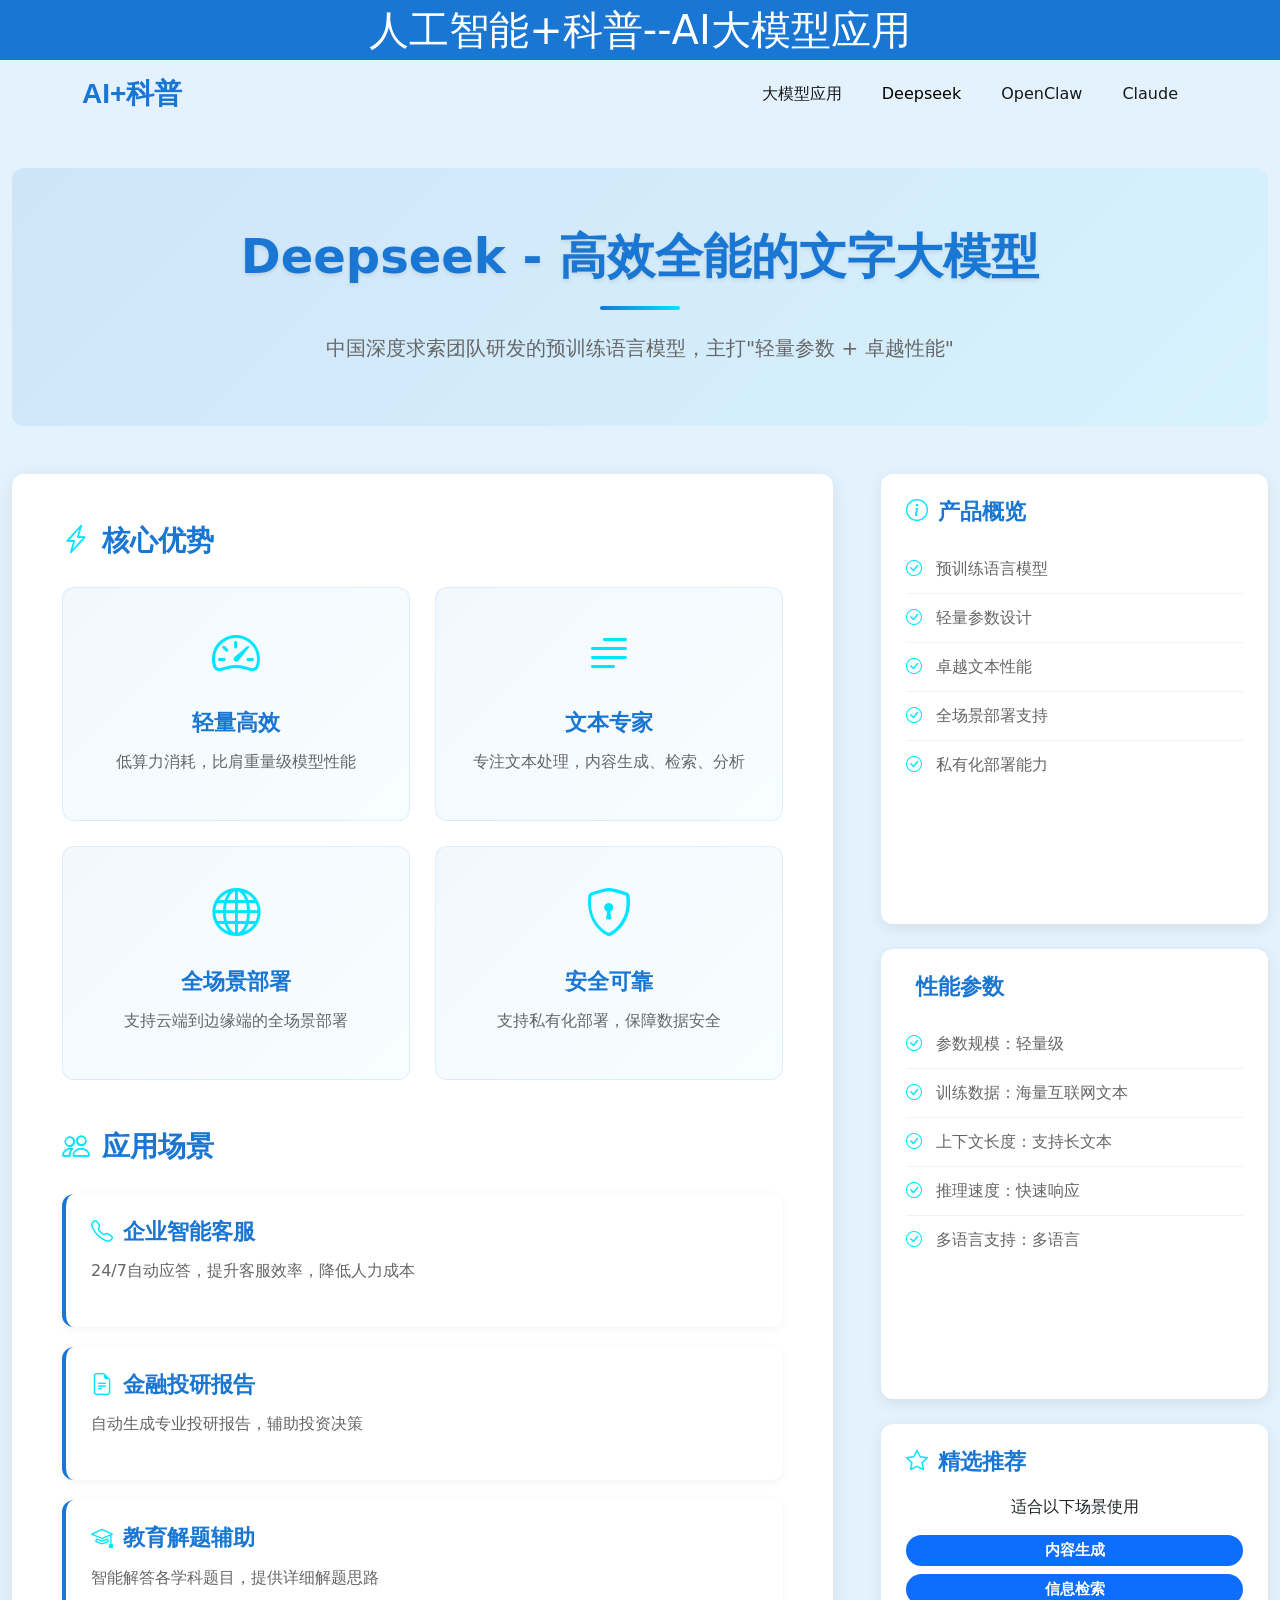
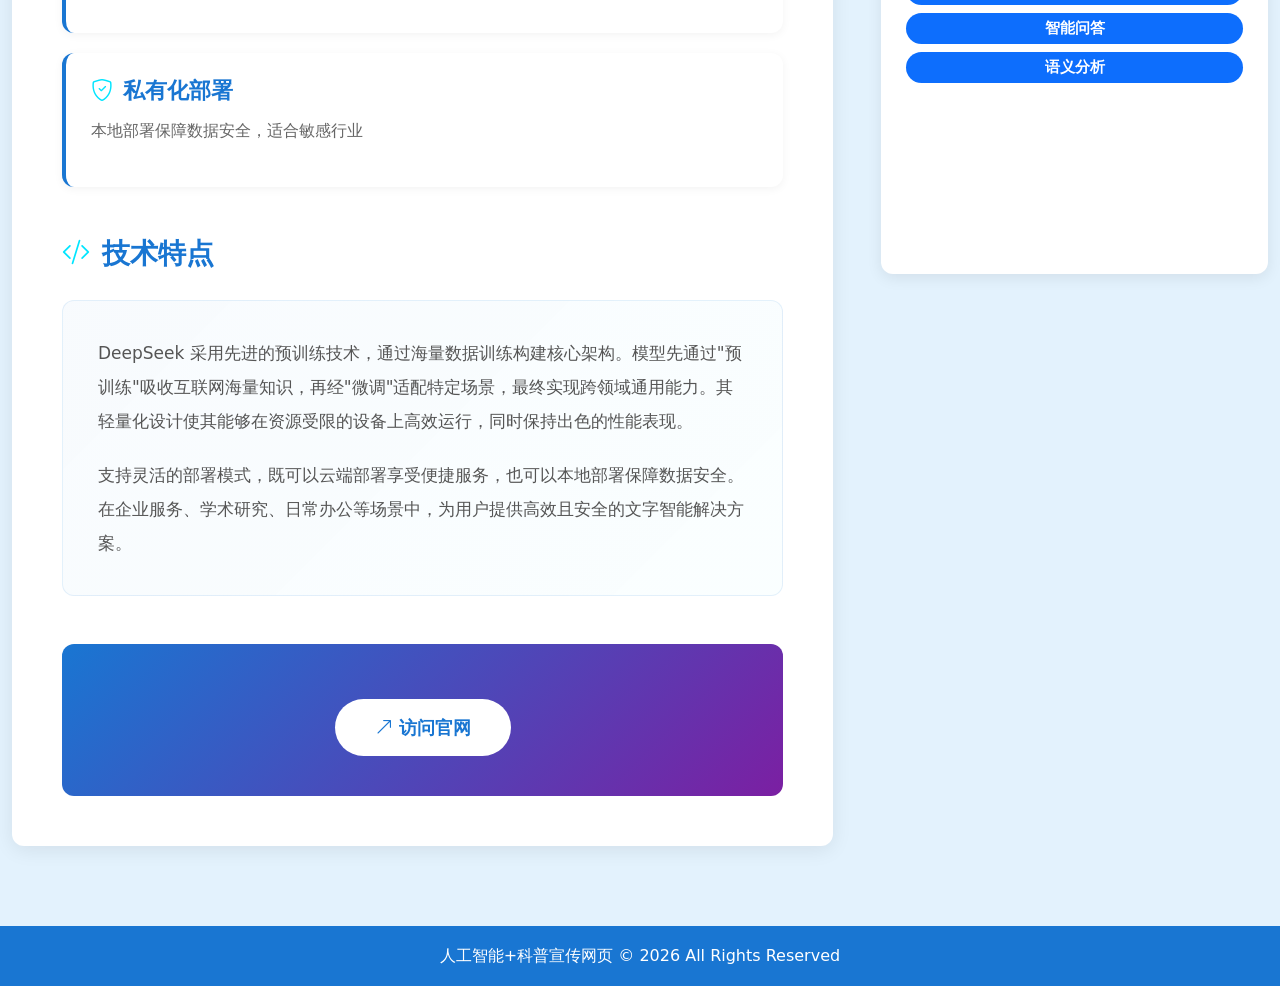
==== pages/deepseek.html @ f4b99a49 "初次提交：AI大模型科普网页" ====
<!DOCTYPE html>
<html lang="zh-CN">

<head>
  <meta charset="UTF-8">
  <meta name="viewport" content="width=device-width, initial-scale=1.0">
  <title>Deepseek - AI大模型应用</title>
  <link rel="stylesheet" href="../bootstrap/bootstrap.min.css">
  <link rel="stylesheet" href="https://cdn.jsdelivr.net/npm/bootstrap-icons@1.13.1/font/bootstrap-icons.min.css">
  <link rel="stylesheet" href="../css/common.css">
  <link rel="stylesheet" href="../css/index.css">
  <link rel="stylesheet" href="../css/pages.css">
</head>

<body>
  <header>
    <div class="container-fluid">
      <h1>人工智能+科普--AI大模型应用</h1>
    </div>
  </header>
  <nav class="navbar navbar-expand-lg navbar-light bg-white">
    <div class="container">
      <a class="navbar-brand" href="../index.html">AI+科普</a>
      <button class="navbar-toggler" type="button" data-bs-toggle="collapse" data-bs-target="#navbarSupportedContent"
        aria-controls="navbarSupportedContent" aria-expanded="false" aria-label="Toggle navigation">
        <span class="navbar-toggler-icon"></span>
      </button>
      <div class="collapse navbar-collapse" id="navbarSupportedContent">
        <ul class="navbar-nav ms-auto mb-2 mb-lg-0">
          <li class="nav-item"><a class="nav-link" href="../index.html">大模型应用</a></li>
          <li class="nav-item"><a class="nav-link active" href="deepseek.html">Deepseek</a></li>
          <li class="nav-item"><a class="nav-link" href="openclaw.html">OpenClaw</a></li>
          <li class="nav-item"><a class="nav-link" href="claude.html">Claude</a></li>
        </ul>
      </div>
    </div>
  </nav>
  <div class="bg">
    <div class="ball1"></div>
    <div class="ball2"></div>
  </div>
  <main>
    <div class="container content">
      <div class="page-header text-center mb-5">
        <h2 class="page-title">Deepseek - 高效全能的文字大模型</h2>
        <div class="page-divider"></div>
        <p class="page-desc">中国深度求索团队研发的预训练语言模型，主打"轻量参数 + 卓越性能"</p>
      </div>

      <div class="row g-5">
        <div class="col-lg-8">
          <div class="page-content">
            <h3><i class="bi bi-lightning-charge"></i> 核心优势</h3>
            <div class="feature-grid">
              <div class="feature-item">
                <i class="bi bi-speedometer2"></i>
                <h4>轻量高效</h4>
                <p>低算力消耗，比肩重量级模型性能</p>
              </div>
              <div class="feature-item">
                <i class="bi bi-text-paragraph"></i>
                <h4>文本专家</h4>
                <p>专注文本处理，内容生成、检索、分析</p>
              </div>
              <div class="feature-item">
                <i class="bi bi-globe"></i>
                <h4>全场景部署</h4>
                <p>支持云端到边缘端的全场景部署</p>
              </div>
              <div class="feature-item">
                <i class="bi bi-shield-lock"></i>
                <h4>安全可靠</h4>
                <p>支持私有化部署，保障数据安全</p>
              </div>
            </div>

            <h3 class="mt-5"><i class="bi bi-people"></i> 应用场景</h3>
            <div class="scenario-list">
              <div class="scenario-item">
                <h4><i class="bi bi-telephone"></i> 企业智能客服</h4>
                <p>24/7自动应答，提升客服效率，降低人力成本</p>
              </div>
              <div class="scenario-item">
                <h4><i class="bi bi-file-earmark-text"></i> 金融投研报告</h4>
                <p>自动生成专业投研报告，辅助投资决策</p>
              </div>
              <div class="scenario-item">
                <h4><i class="bi bi-mortarboard"></i> 教育解题辅助</h4>
                <p>智能解答各学科题目，提供详细解题思路</p>
              </div>
              <div class="scenario-item">
                <h4><i class="bi bi-shield-check"></i> 私有化部署</h4>
                <p>本地部署保障数据安全，适合敏感行业</p>
              </div>
            </div>

            <h3 class="mt-5"><i class="bi bi-code-slash"></i> 技术特点</h3>
            <div class="tech-features">
              <p>DeepSeek
                采用先进的预训练技术，通过海量数据训练构建核心架构。模型先通过"预训练"吸收互联网海量知识，再经"微调"适配特定场景，最终实现跨领域通用能力。其轻量化设计使其能够在资源受限的设备上高效运行，同时保持出色的性能表现。
              </p>
              <p>支持灵活的部署模式，既可以云端部署享受便捷服务，也可以本地部署保障数据安全。在企业服务、学术研究、日常办公等场景中，为用户提供高效且安全的文字智能解决方案。</p>
            </div>

            <div class="cta-section text-center mt-5">
              <a href="https://www.deepseek.com/" target="_blank" class="btn btn-primary btn-lg">
                <i class="bi bi-arrow-up-right"></i> 访问官网
              </a>
            </div>
          </div>
        </div>

        <div class="col-lg-4">
          <div class="sidebar">
            <div class="card sidebar-card">
              <div class="card-body">
                <h5 class="card-title"><i class="bi bi-info-circle"></i> 产品概览</h5>
                <ul class="sidebar-list">
                  <li><i class="bi bi-check-circle"></i> 预训练语言模型</li>
                  <li><i class="bi bi-check-circle"></i> 轻量参数设计</li>
                  <li><i class="bi bi-check-circle"></i> 卓越文本性能</li>
                  <li><i class="bi bi-check-circle"></i> 全场景部署支持</li>
                  <li><i class="bi bi-check-circle"></i> 私有化部署能力</li>
                </ul>
              </div>
            </div>

            <div class="card sidebar-card">
              <div class="card-body">
                <h5 class="card-title"><i class="bi bi-speed"></i> 性能参数</h5>
                <ul class="sidebar-list">
                  <li><i class="bi bi-check-circle"></i> 参数规模：轻量级</li>
                  <li><i class="bi bi-check-circle"></i> 训练数据：海量互联网文本</li>
                  <li><i class="bi bi-check-circle"></i> 上下文长度：支持长文本</li>
                  <li><i class="bi bi-check-circle"></i> 推理速度：快速响应</li>
                  <li><i class="bi bi-check-circle"></i> 多语言支持：多语言</li>
                </ul>
              </div>
            </div>

            <div class="card sidebar-card">
              <div class="card-body text-center">
                <h5 class="card-title"><i class="bi bi-star"></i> 精选推荐</h5>
                <p class="mb-3">适合以下场景使用</p>
                <div class="badge bg-primary mb-2">内容生成</div>
                <div class="badge bg-primary mb-2">信息检索</div>
                <div class="badge bg-primary mb-2">智能问答</div>
                <div class="badge bg-primary">语义分析</div>
              </div>
            </div>
          </div>
        </div>
      </div>
    </div>
  </main>

  <footer>
    <p class="m-0">人工智能+科普宣传网页 © 2026 All Rights Reserved</p>
  </footer>

  <script src="../bootstrap/bootstrap.min.js"></script>
</body>

</html>
---- css/common.css ----
:root {
  --ai-blue: #1976d2;
  --ai-cyan: #00e5ff;
  --ai-purple: #7b1fa2;
  --ai-light: #E3F2FD;
  --ai-card-bg: #1e1e1e;
  --ai-glow: 0 0 10px rgba(0, 229, 255, 0.7),
    0 0 20px rgba(0, 229, 255, 0.5),
    0 0 30px rgba(0, 229, 255, 0.3);
}

header {
  width: 100%;
  height: 3.75rem;
  background-color: var(--ai-blue);
  position: sticky;
  top: 0;
  z-index: 999;
}

header h1 {
  margin: 0;
  text-align: center;
  color: #fff;
  font-size: 2.5rem;
  line-height: 3.75rem;
}

@media (max-width: 1200px) {
  header h1 {
    font-size: 2rem;
  }
}

@media (max-width: 992px) {
  header h1 {
    font-size: 1.75rem;
  }
}

@media (max-width: 768px) {
  header h1 {
    font-size: 1.5rem;
  }
}

@media (max-width: 576px) {
  header h1 {
    font-size: 1.25rem;
  }
}

.navbar {
  background-color: rgba(227, 242, 253, 0.9) !important;
  position: sticky;
  top: 3.75rem;
  z-index: 999;
}

.navbar-brand,
.navbar-brand:hover {
  font-size: 28px;
  font-weight: 700;
  color: var(--ai-blue);
  font-family: 'Noto Sans SC', sans-serif;
}

@media (max-width: 1200px) {

  .navbar-brand,
  .navbar-brand:hover {
    font-size: 24px;
  }
}

@media (max-width: 992px) {

  .navbar-brand,
  .navbar-brand:hover {
    font-size: 20px;
  }
}

@media (max-width: 768px) {

  .navbar-brand,
  .navbar-brand:hover {
    font-size: 18px;
  }
}

@media (max-width: 576px) {

  .navbar-brand,
  .navbar-brand:hover {
    font-size: 16px;
  }
}

.nav-link {
  color: rgba(0, 0, 0, 0.9);
  margin: 0 12px;
  position: relative;
}

.nav-link:hover {
  color: var(--ai-blue);
}

.nav-link:hover::after {
  width: 100%;
}

.nav-link::after {
  position: absolute;
  left: 0;
  bottom: 0;
  content: '';
  height: 2px;
  background-color: var(--ai-blue);
  border-radius: 1px;
  margin-top: 5px;
  transition: all 0.3s ease-in-out;
  width: 0%;
}

footer {
  width: 100%;
  height: 3.75rem;
  background-color: var(--ai-blue);
  display: flex;
  justify-content: center;
  align-items: center;
  margin-top: 5rem;
}

footer p {
  margin: 0;
  text-align: center;
  color: #fff;
  font-size: 1rem;
  line-height: 3.75rem;
}

@media (max-width: 1200px) {
  footer p {
    font-size: 0.9rem;
  }
}

@media (max-width: 992px) {
  footer p {
    font-size: 0.85rem;
  }
}

@media (max-width: 768px) {
  footer p {
    font-size: 0.8rem;
  }
}

@media (max-width: 576px) {
  footer p {
    font-size: 0.75rem;
  }
}
---- css/index.css ----
:root {
  --ai-blue: #1976d2;
  --ai-cyan: #00e5ff;
  --ai-purple: #7b1fa2;
  --ai-light: #E3F2FD;
  --ai-card-bg: #1e1e1e;
  --ai-glow: 0 0 10px rgba(0, 229, 255, 0.7),
    0 0 20px rgba(0, 229, 255, 0.5),
    0 0 30px rgba(0, 229, 255, 0.3);
}

* {
  margin: 0;
  padding: 0;
  box-sizing: border-box;
}

body {
  background-color: var(--ai-light);
  overflow-x: hidden;
}

/* 两个小球的动画 */
.ball1 {
  width: 500px;
  height: 500px;
  background-color: pink;
  position: absolute;
  top: 1000px;
  left: 200px;
  background: linear-gradient(rgba(40, 80, 227, 0.49) 26.56%, rgb(0, 98, 255) 100%);
  animation: move 30s infinite alternate;
  z-index: -1;
}

.ball2 {
  width: 500px;
  height: 500px;
  background-color: pink;
  position: absolute;
  top: 1000px;
  left: 200px;
  background: linear-gradient(rgba(47, 184, 255, 0.42) 31.77%, rgb(158, 236, 217) 100%);
  animation: move 25s infinite alternate;
  z-index: -1;
}

@keyframes move {
  0% {
    transform: translate(-200px, 0px) rotate(-90deg);
    border-radius: 51% 49% 58% 42% / 34% 78% 22% 66%;
  }

  100% {
    transform: translate(400px, 100px) rotate(-120deg);
    border-radius: 22% 78% 73% 27% / 67% 31% 69% 33%;
  }
}

/* banner */
.banner {
  margin-bottom: 40px;
}

.carousel-inner img {
  width: 100%;
  /* 固定高度，不再用vw */
  height: 53vh;
  max-height: 600px;
  object-fit: cover;
}

/* 内容区布局修复 */
.content {
  margin-top: 40px;
  max-width: 1400px;
  margin-left: auto;
  margin-right: auto;
}

/* Tab模块 */
.tab-pane {
  background-color: #ffffff;
  padding: clamp(20px, 4vw, 35px);
  border-radius: 12px;
  box-shadow: 0 4px 15px rgba(0, 0, 0, 0.08);
  font-size: clamp(14px, 2vw, 16px);
  line-height: 1.8;
  color: #333;
  border: none;
}

.nav-pills .nav-link {
  padding: 10px 16px;
  font-size: clamp(14px, 2vw, 16px);
  font-weight: 500;
  color: #666;
  border-radius: 8px;
  margin: 0 3px;
  transition: all 0.3s ease;
}

.nav-pills .nav-link:hover {
  color: var(--ai-blue);
  background-color: rgba(25, 118, 210, 0.05);
}

.nav-pills .nav-link.active {
  background-color: var(--ai-blue);
  color: #fff;
  box-shadow: 0 2px 8px rgba(25, 118, 210, 0.3);
}

/* 卡片 */
.card {
  border: none;
  border-radius: 12px;
  box-shadow: 0 4px 15px rgba(0, 0, 0, 0.08);
  transition: transform 0.3s ease, box-shadow 0.3s ease;
  background-color: #fff;
  height: 100%;
  position: relative;
  min-height: 450px;
  /* 统一卡片高度，解决响应式塌陷 */
}

.front,
.back {
  position: absolute;
  width: 100%;
  height: 100%;
  backface-visibility: hidden;
  transition: all 0.6s ease;
  text-align: center;
  border-radius: 12px;
  background: #fff;
  display: flex;
  flex-direction: column;
}

/* 正面图片容器 */
.front {
  overflow: hidden;
}

.front p {
  margin-top: 10px;
  background: linear-gradient(45deg, var(--ai-cyan), var(--ai-blue));
  -webkit-background-clip: text;
  background-clip: text;
  color: transparent;
  font-size: clamp(18px, 4vw, 35px);
  /* 自适应大小，不会溢出 */
  font-weight: 600;
}

.front .icon {
  position: absolute;
  top: 80%;
  left: 50%;
  transform: translate(-50%, -50%);
  width: 100px;
  height: 100px;
}

.back {
  transform: rotateY(180deg);
  padding-bottom: 20px;
}

.back p {
  font-size: clamp(14px, 2vw, 20px);
}

.card:hover {
  box-shadow: 0 8px 25px rgba(0, 0, 0, 0.12);
}

.card:hover .front {
  transform: rotateY(180deg);
}

.card:hover .back {
  transform: rotateY(0deg);
}

.card-img-top {
  width: 100%;
  height: 220px;
  object-fit: cover;
  border-top-left-radius: 12px;
  border-top-right-radius: 12px;
}

.card-body {
  padding: clamp(18px, 3vw, 25px);
  flex: 1;
  display: flex;
  flex-direction: column;
}

.card-title {
  font-size: clamp(18px, 3vw, 24px);
  font-weight: 600;
  color: var(--ai-blue);
  margin-bottom: 12px;
}

.card-text {
  font-size: clamp(14px, 2vw, 15px);
  line-height: 1.7;
  color: #666;
  flex: 1;
}

/* 按钮固定在底部 */
.btn-primary {
  margin-top: 15px;
  align-self: center;
}

/* 响应式 */
@media (max-width: 992px) {
  .carousel-inner img {
    height: 35vh;
  }
}

@media (max-width: 768px) {
  .carousel-inner img {
    height: 30vh;
  }

  .nav-pills {
    flex-wrap: wrap !important;
  }

  .nav-item {
    margin-bottom: 8px;
  }
}

@media (max-width: 576px) {
  .carousel-inner img {
    height: 25vh;
  }
}
---- css/pages.css ----
.page-header {
  position: relative;
  padding: 60px 20px;
  background: linear-gradient(135deg, rgba(25, 118, 210, 0.1) 0%, rgba(0, 229, 255, 0.05) 100%);
  border-radius: 12px;
  margin-bottom: 40px;
}

.page-title {
  font-size: clamp(28px, 5vw, 48px);
  font-weight: 700;
  color: var(--ai-blue);
  margin-bottom: 20px;
  text-shadow: 0 2px 4px rgba(0, 0, 0, 0.1);
}

.page-divider {
  width: 80px;
  height: 4px;
  background: linear-gradient(90deg, var(--ai-blue), var(--ai-cyan));
  margin: 0 auto 20px;
  border-radius: 2px;
}

.page-desc {
  font-size: clamp(16px, 2.5vw, 20px);
  color: #666;
  max-width: 800px;
  margin: 0 auto;
  line-height: 1.8;
}

.page-content {
  background: #fff;
  padding: clamp(30px, 5vw, 50px);
  border-radius: 12px;
  box-shadow: 0 4px 20px rgba(0, 0, 0, 0.08);
}

.page-content h3 {
  font-size: clamp(20px, 4vw, 28px);
  font-weight: 700;
  color: var(--ai-blue);
  margin-bottom: 30px;
  display: flex;
  align-items: center;
  gap: 12px;
}

.page-content h3 i {
  color: var(--ai-cyan);
}

.feature-grid {
  display: grid;
  grid-template-columns: repeat(auto-fit, minmax(250px, 1fr));
  gap: 25px;
  margin-bottom: 50px;
}

.feature-item {
  background: linear-gradient(135deg, rgba(25, 118, 210, 0.05) 0%, rgba(0, 229, 255, 0.03) 100%);
  padding: 30px;
  border-radius: 12px;
  text-align: center;
  transition: all 0.3s ease;
  border: 1px solid rgba(25, 118, 210, 0.1);
}

.feature-item:hover {
  transform: translateY(-5px);
  box-shadow: 0 8px 25px rgba(25, 118, 210, 0.15);
  border-color: var(--ai-blue);
}

.feature-item i {
  font-size: 48px;
  color: var(--ai-cyan);
  margin-bottom: 20px;
  display: block;
}

.feature-item h4 {
  font-size: clamp(18px, 3vw, 22px);
  font-weight: 700;
  color: var(--ai-blue);
  margin-bottom: 12px;
}

.feature-item p {
  font-size: clamp(14px, 2vw, 16px);
  color: #666;
  line-height: 1.6;
}

.scenario-list {
  margin-bottom: 50px;
}

.scenario-item {
  background: #fff;
  padding: 25px;
  margin-bottom: 20px;
  border-radius: 12px;
  border-left: 4px solid var(--ai-blue);
  box-shadow: 0 2px 10px rgba(0, 0, 0, 0.05);
  transition: all 0.3s ease;
}

.scenario-item:hover {
  box-shadow: 0 4px 15px rgba(0, 0, 0, 0.1);
  transform: translateX(5px);
}

.scenario-item h4 {
  font-size: clamp(18px, 3vw, 22px);
  font-weight: 700;
  color: var(--ai-blue);
  margin-bottom: 12px;
  display: flex;
  align-items: center;
  gap: 10px;
}

.scenario-item h4 i {
  color: var(--ai-cyan);
}

.scenario-item p {
  font-size: clamp(14px, 2vw, 16px);
  color: #666;
  line-height: 1.8;
}

.tech-features {
  background: linear-gradient(135deg, rgba(25, 118, 210, 0.03) 0%, rgba(0, 229, 255, 0.02) 100%);
  padding: 35px;
  border-radius: 12px;
  border: 1px solid rgba(25, 118, 210, 0.1);
}

.tech-features p {
  font-size: clamp(15px, 2.5vw, 17px);
  color: #555;
  line-height: 2;
  margin-bottom: 20px;
}

.tech-features p:last-child {
  margin-bottom: 0;
}

.cta-section {
  padding: 40px;
  background: linear-gradient(135deg, var(--ai-blue) 0%, var(--ai-purple) 100%);
  border-radius: 12px;
  color: #fff;
  margin-top: 50px;
}

.cta-section .btn-primary {
  background: #fff;
  color: var(--ai-blue);
  border: none;
  padding: 15px 40px;
  font-size: clamp(16px, 3vw, 18px);
  font-weight: 700;
  border-radius: 50px;
  transition: all 0.3s ease;
}

.cta-section .btn-primary:hover {
  transform: translateY(-3px);
  box-shadow: 0 8px 25px rgba(255, 255, 255, 0.3);
}

.sidebar {
  display: flex;
  flex-direction: column;
  gap: 25px;
}

.sidebar-card {
  border: none;
  border-radius: 12px;
  box-shadow: 0 4px 15px rgba(0, 0, 0, 0.08);
  transition: all 0.3s ease;
  background: #fff;
}

.sidebar-card:hover {
  box-shadow: 0 8px 25px rgba(0, 0, 0, 0.12);
  transform: translateY(-3px);
}

.sidebar-card .card-title {
  font-size: clamp(18px, 3vw, 22px);
  font-weight: 700;
  color: var(--ai-blue);
  margin-bottom: 20px;
  display: flex;
  align-items: center;
  gap: 10px;
}

.sidebar-card .card-title i {
  color: var(--ai-cyan);
}

.sidebar-list {
  list-style: none;
  padding: 0;
  margin: 0;
}

.sidebar-list li {
  padding: 12px 0;
  border-bottom: 1px solid rgba(0, 0, 0, 0.05);
  font-size: clamp(14px, 2vw, 16px);
  color: #666;
  display: flex;
  align-items: center;
  gap: 10px;
}

.sidebar-list li:last-child {
  border-bottom: none;
}

.sidebar-list li i {
  color: var(--ai-cyan);
  min-width: 20px;
}

.badge {
  padding: 8px 16px;
  font-size: clamp(13px, 2vw, 15px);
  font-weight: 600;
  border-radius: 20px;
}

@media (max-width: 992px) {
  .page-header {
    padding: 40px 20px;
  }

  .page-title {
    font-size: 36px;
  }

  .feature-grid {
    grid-template-columns: 1fr;
  }

  .page-content {
    padding: 30px 20px;
  }
}

@media (max-width: 768px) {
  .page-header {
    padding: 30px 15px;
  }

  .page-title {
    font-size: 28px;
  }

  .page-desc {
    font-size: 16px;
  }

  .feature-item {
    padding: 20px;
  }

  .scenario-item {
    padding: 20px;
  }

  .tech-features {
    padding: 25px;
  }
}

@media (max-width: 576px) {
  .page-header {
    padding: 20px 15px;
  }

  .page-title {
    font-size: 24px;
  }

  .page-desc {
    font-size: 15px;
  }

  .feature-item i {
    font-size: 36px;
  }

  .feature-item h4 {
    font-size: 18px;
  }

  .scenario-item h4 {
    font-size: 16px;
  }

  .cta-section {
    padding: 25px;
  }

  .cta-section .btn-primary {
    width: 100%;
  }
}
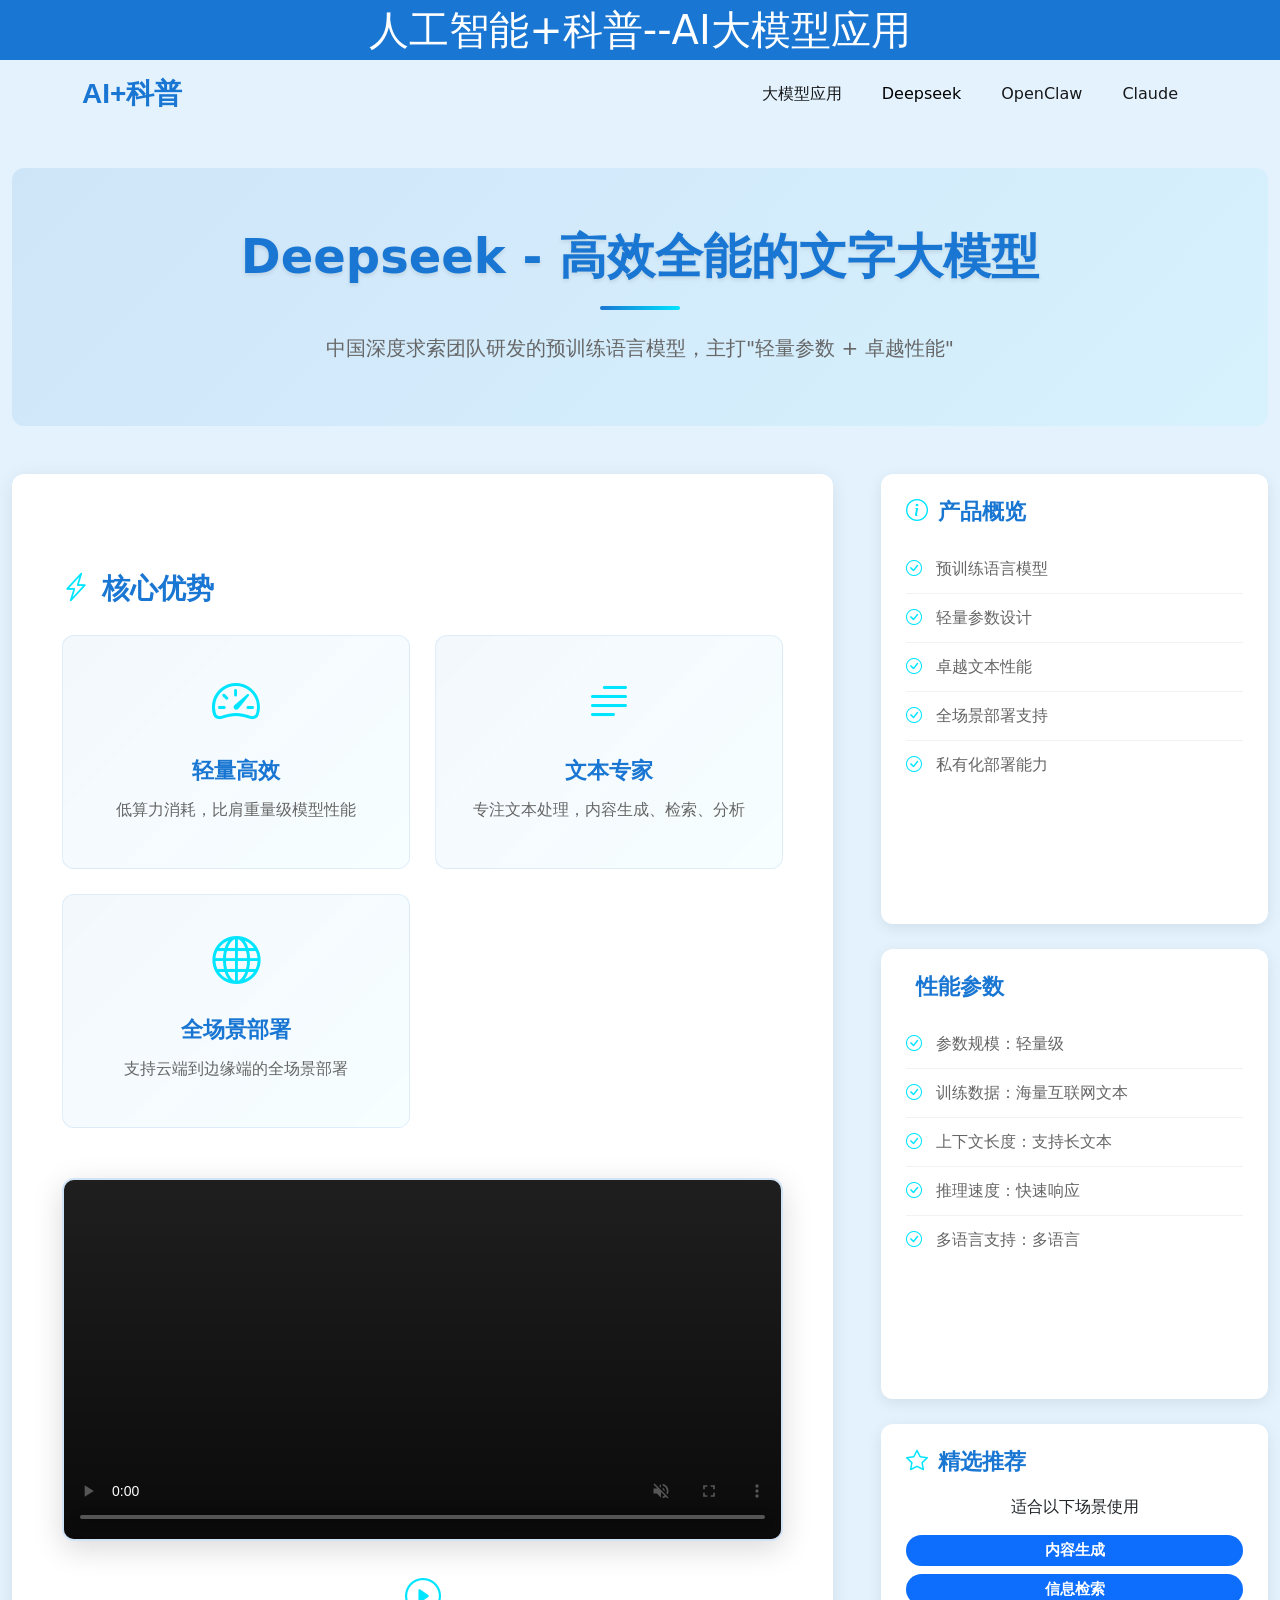
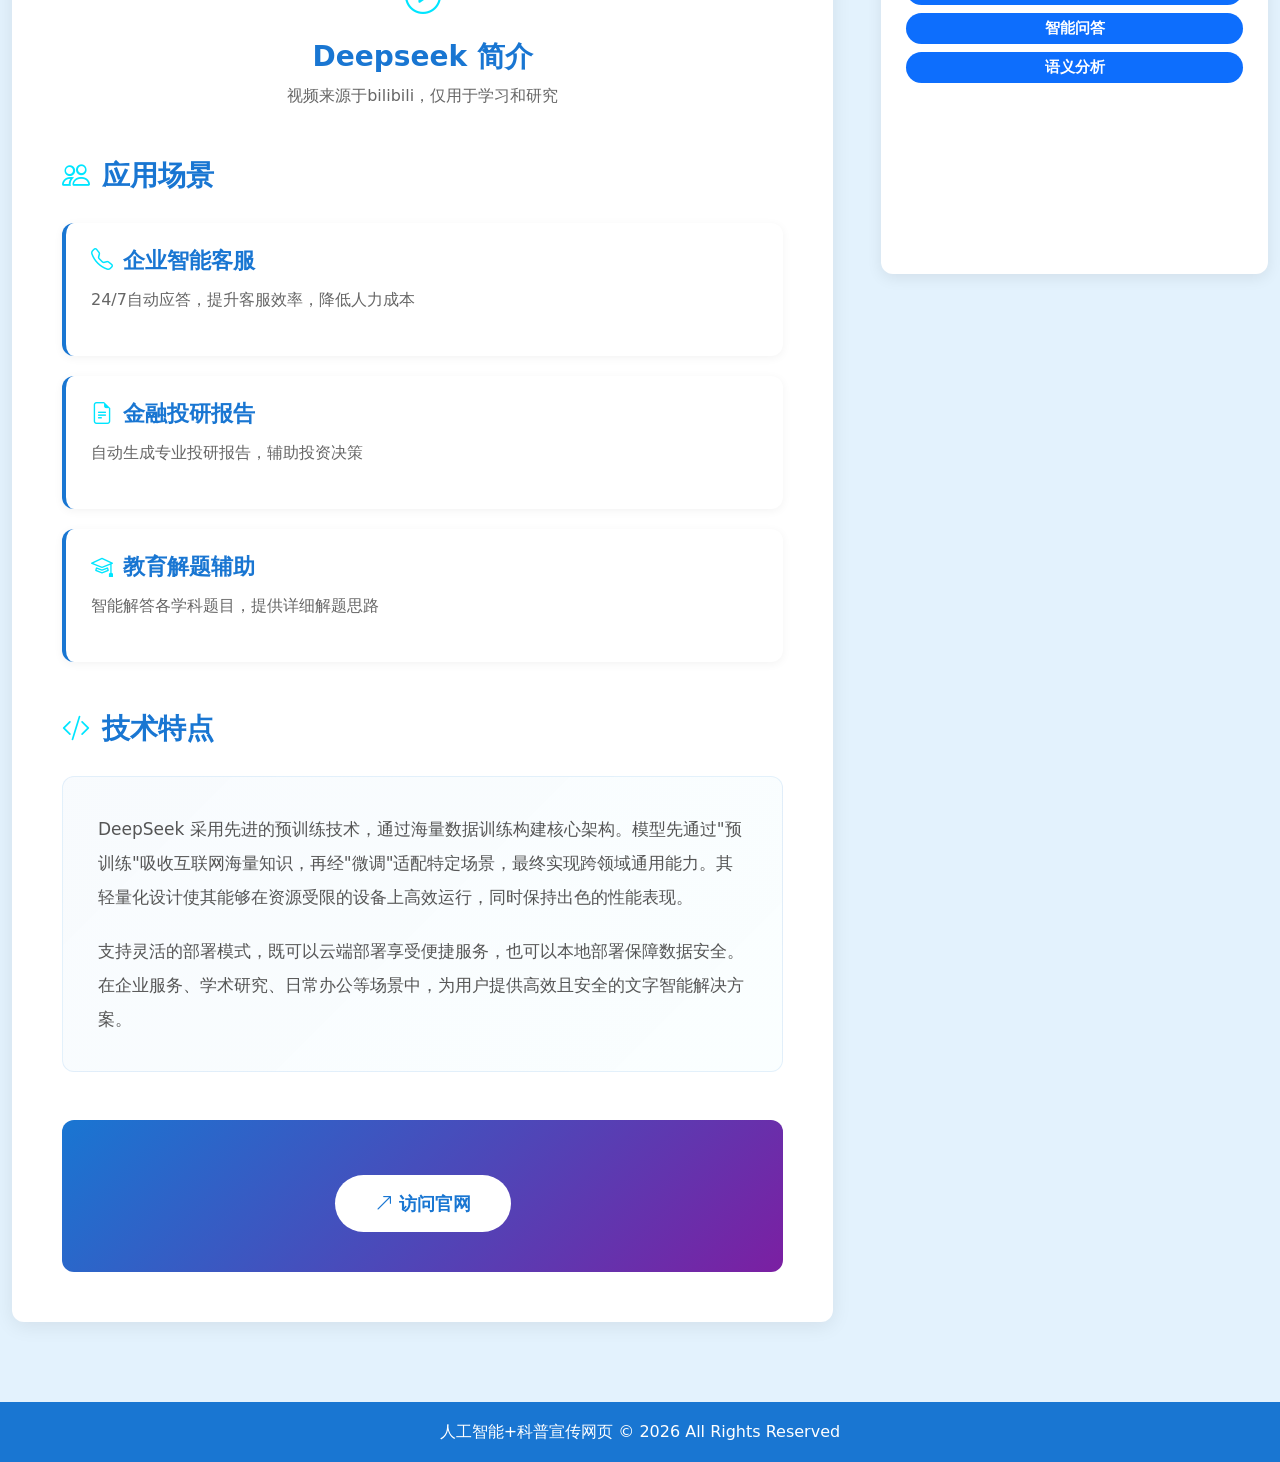
==== commit 203d7836: "给子页添加了视频板块" ====
--- a/pages/deepseek.html
+++ b/pages/deepseek.html
@@ -50,7 +50,7 @@
       <div class="row g-5">
         <div class="col-lg-8">
           <div class="page-content">
-            <h3><i class="bi bi-lightning-charge"></i> 核心优势</h3>
+            <h3 class="mt-5"><i class="bi bi-lightning-charge"></i> 核心优势</h3>
             <div class="feature-grid">
               <div class="feature-item">
                 <i class="bi bi-speedometer2"></i>
@@ -67,10 +67,16 @@
                 <h4>全场景部署</h4>
                 <p>支持云端到边缘端的全场景部署</p>
               </div>
-              <div class="feature-item">
-                <i class="bi bi-shield-lock"></i>
-                <h4>安全可靠</h4>
-                <p>支持私有化部署，保障数据安全</p>
+            </div>
+
+            <div class="video-section mt-5">
+              <div class="video-container">
+                <video src="../img/DeepSeek.mp4" controls class="feature-video" autoplay muted></video>
+              </div>
+              <div class="video-caption">
+                <i class="bi bi-play-circle"></i>
+                <h5>Deepseek 简介</h5>
+                <p>视频来源于bilibili，仅用于学习和研究</p>
               </div>
             </div>
 
@@ -88,10 +94,7 @@
                 <h4><i class="bi bi-mortarboard"></i> 教育解题辅助</h4>
                 <p>智能解答各学科题目，提供详细解题思路</p>
               </div>
-              <div class="scenario-item">
-                <h4><i class="bi bi-shield-check"></i> 私有化部署</h4>
-                <p>本地部署保障数据安全，适合敏感行业</p>
-              </div>
+
             </div>
 
             <h3 class="mt-5"><i class="bi bi-code-slash"></i> 技术特点</h3>
--- a/css/pages.css
+++ b/css/pages.css
@@ -239,6 +239,57 @@
   border-radius: 20px;
 }
 
+.video-section {
+  margin: 50px 0;
+  text-align: center;
+}
+
+.video-container {
+  width: 100%;
+  max-width: 900px;
+  margin: 0 auto 30px;
+  border-radius: 12px;
+  overflow: hidden;
+  box-shadow: 0 8px 30px rgba(0, 0, 0, 0.15);
+  border: 2px solid rgba(25, 118, 210, 0.2);
+}
+
+.feature-video {
+  width: 100%;
+  display: block;
+  max-height: 500px;
+  object-fit: cover;
+}
+
+.feature-video::-webkit-media-controls-panel {
+  background: linear-gradient(to top, rgba(0, 0, 0, 0.8), rgba(0, 0, 0, 0.4));
+}
+
+.video-caption {
+  max-width: 800px;
+  margin: 0 auto;
+}
+
+.video-caption i {
+  font-size: 36px;
+  color: var(--ai-cyan);
+  margin-bottom: 15px;
+  display: inline-block;
+}
+
+.video-caption h5 {
+  font-size: clamp(20px, 4vw, 28px);
+  font-weight: 700;
+  color: var(--ai-blue);
+  margin-bottom: 10px;
+}
+
+.video-caption p {
+  font-size: clamp(14px, 2.5vw, 16px);
+  color: #666;
+  line-height: 1.6;
+}
+
 @media (max-width: 992px) {
   .page-header {
     padding: 40px 20px;
@@ -255,6 +306,10 @@
   .page-content {
     padding: 30px 20px;
   }
+
+  .feature-video {
+    max-height: 400px;
+  }
 }
 
 @media (max-width: 768px) {
@@ -281,6 +336,18 @@
   .tech-features {
     padding: 25px;
   }
+
+  .feature-video {
+    max-height: 350px;
+  }
+
+  .video-caption h5 {
+    font-size: 24px;
+  }
+
+  .video-caption p {
+    font-size: 15px;
+  }
 }
 
 @media (max-width: 576px) {
@@ -315,4 +382,20 @@
   .cta-section .btn-primary {
     width: 100%;
   }
-}
+
+  .feature-video {
+    max-height: 280px;
+  }
+
+  .video-caption i {
+    font-size: 28px;
+  }
+
+  .video-caption h5 {
+    font-size: 20px;
+  }
+
+  .video-caption p {
+    font-size: 14px;
+  }
+}
